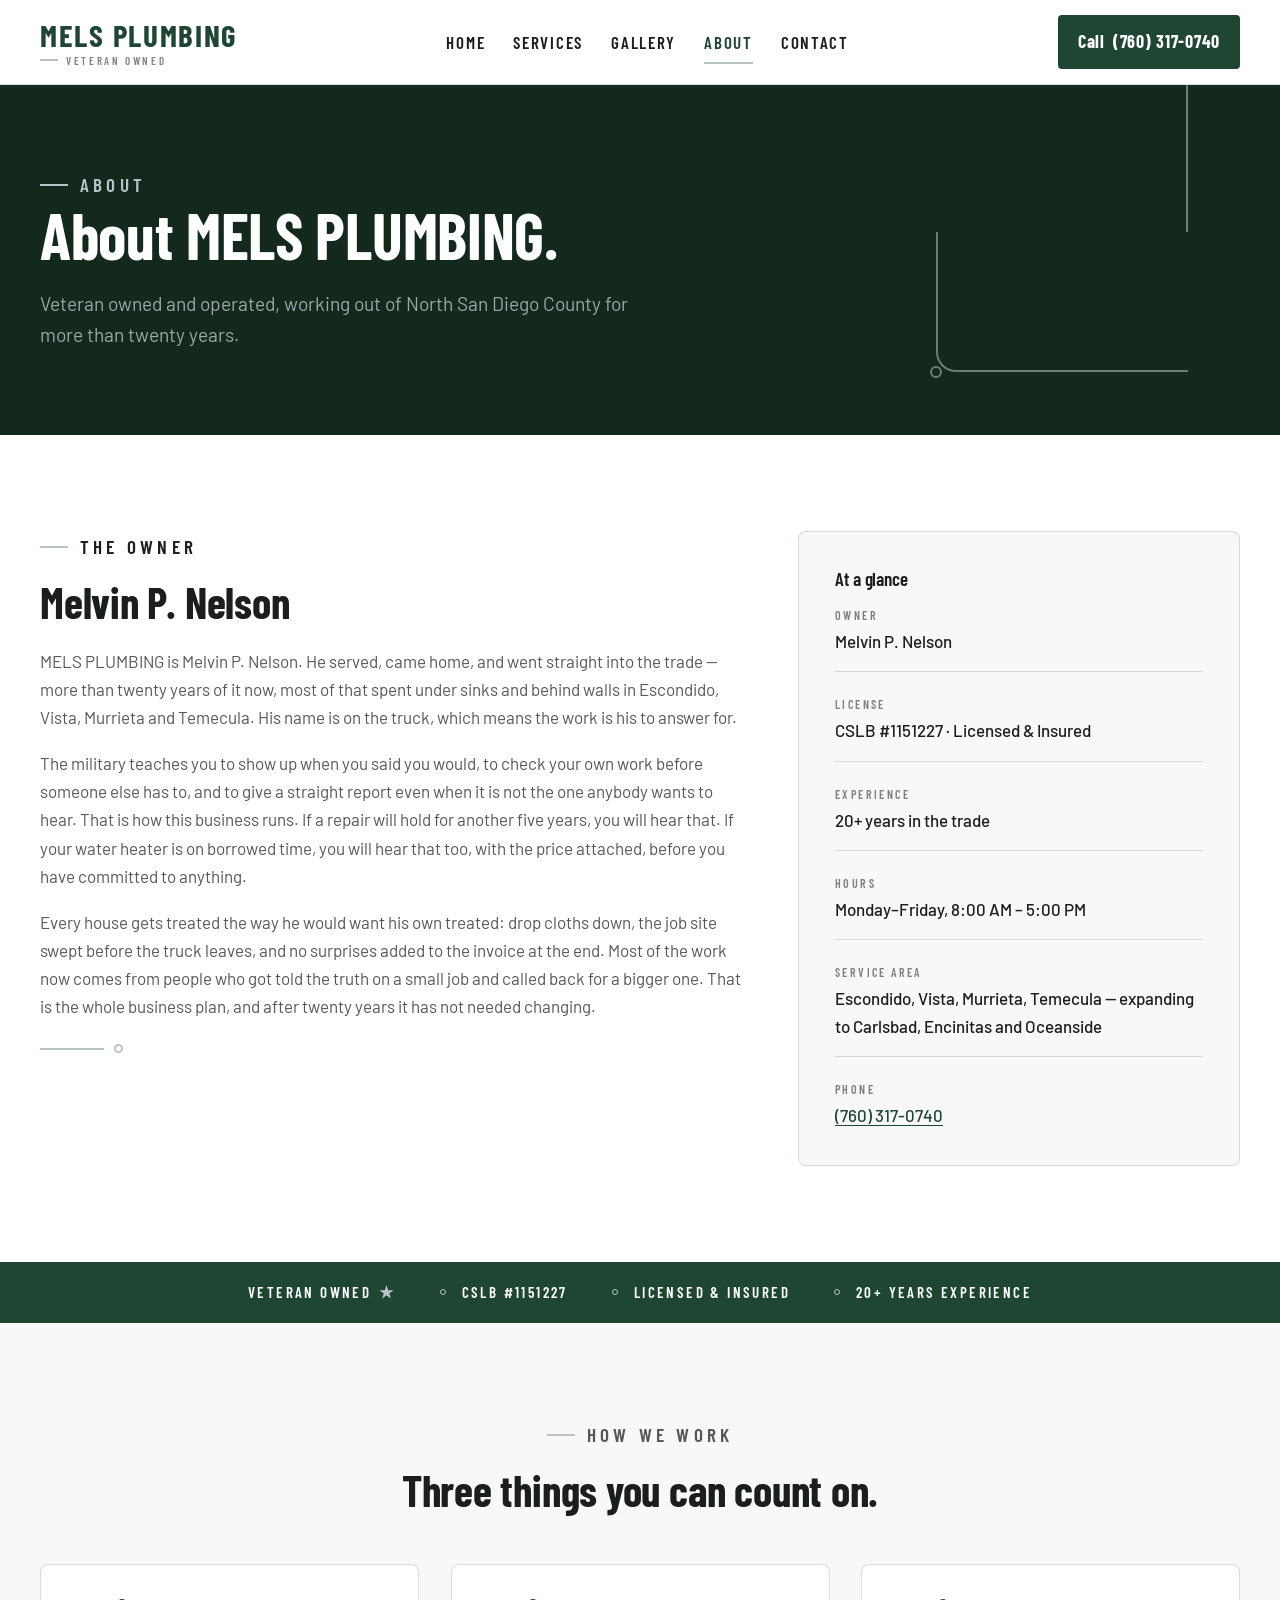
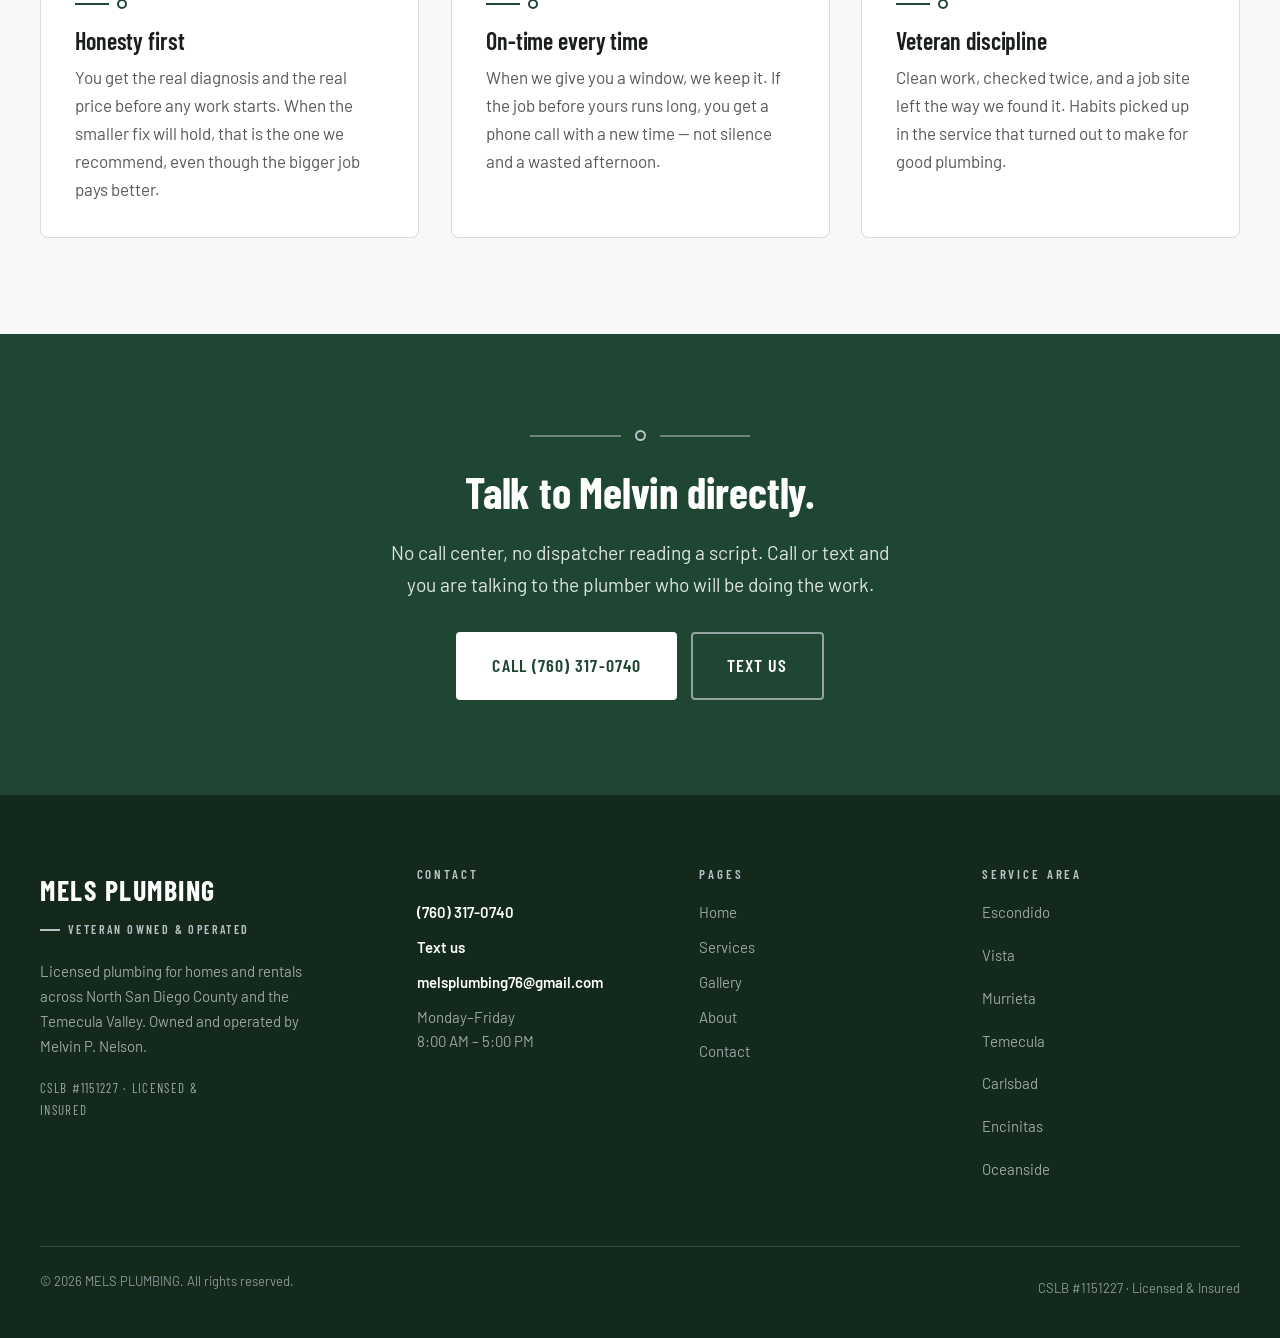
==== about.html @ 454afcd8 "Build MELS PLUMBING marketing site Five-page static site for a veteran-owned plumbing contractor ser" ====
<!DOCTYPE html>
<html lang="en">
<head>
<meta charset="utf-8">
<meta name="viewport" content="width=device-width, initial-scale=1">
<title>About MELS PLUMBING — Veteran-Owned Plumber in Escondido | MELS PLUMBING</title>
<meta name="description" content="MELS PLUMBING is Melvin P. Nelson — veteran, licensed plumber, 20+ years in the trade serving Escondido, Vista, Murrieta and Temecula. CSLB #1151227.">
<meta property="og:title" content="About MELS PLUMBING — Veteran-Owned Plumber in Escondido">
<meta property="og:description" content="Melvin P. Nelson has spent 20+ years in the trade. Honesty first, on-time arrival, and every home treated like his own.">
<meta property="og:type" content="website">
<meta property="og:site_name" content="MELS PLUMBING">
<meta name="theme-color" content="#1E4632">
<script>document.documentElement.classList.add('js');</script>
<link rel="preconnect" href="https://fonts.googleapis.com">
<link rel="preconnect" href="https://fonts.gstatic.com" crossorigin>
<link href="https://fonts.googleapis.com/css2?family=Barlow+Condensed:wght@600;700&family=Barlow:wght@400;500;600&display=swap" rel="stylesheet">
<link rel="stylesheet" href="css/styles.css">
</head>
<body>
<a class="skip-link" href="#main">Skip to content</a>

<header class="site-header">
  <div class="container header-inner">
    <a class="wordmark" href="index.html">
      <span class="wordmark__name">MELS PLUMBING</span>
      <span class="wordmark__tag">Veteran Owned</span>
    </a>

    <button class="nav-toggle" type="button" aria-expanded="false" aria-controls="primary-nav" aria-label="Open menu">
      <span></span>
    </button>

    <nav class="main-nav" id="primary-nav" aria-label="Main">
      <ul>
        <li><a href="index.html">Home</a></li>
        <li><a href="services.html">Services</a></li>
        <li><a href="gallery.html">Gallery</a></li>
        <li><a href="about.html" aria-current="page">About</a></li>
        <li><a href="contact.html">Contact</a></li>
      </ul>
    </nav>

    <div class="header-cta">
      <a class="header-phone" href="tel:+17603170740" aria-label="Call MELS PLUMBING at (760) 317-0740"><span class="header-phone__label">Call</span><span class="header-phone__num">(760) 317-0740</span></a>
    </div>
  </div>
</header>

<main id="main">

  <section class="page-hero">
    <div class="page-hero__pipe" aria-hidden="true"><i class="a"></i><i class="b"></i><i class="c"></i></div>
    <div class="container">
      <div class="page-hero__inner">
        <p class="eyebrow">About</p>
        <h1>About MELS PLUMBING.</h1>
        <p>Veteran owned and operated, working out of North San Diego County for more than twenty years.</p>
      </div>
    </div>
  </section>

  <section class="section">
    <div class="container">
      <div class="story">
        <div class="story__body reveal">
          <p class="eyebrow">The owner</p>
          <h2>Melvin P. Nelson</h2>
          <p>MELS PLUMBING is Melvin P. Nelson. He served, came home, and went straight into the trade — more than twenty years of it now, most of that spent under sinks and behind walls in Escondido, Vista, Murrieta and Temecula. His name is on the truck, which means the work is his to answer for.</p>
          <p>The military teaches you to show up when you said you would, to check your own work before someone else has to, and to give a straight report even when it is not the one anybody wants to hear. That is how this business runs. If a repair will hold for another five years, you will hear that. If your water heater is on borrowed time, you will hear that too, with the price attached, before you have committed to anything.</p>
          <p>Every house gets treated the way he would want his own treated: drop cloths down, the job site swept before the truck leaves, and no surprises added to the invoice at the end. Most of the work now comes from people who got told the truth on a small job and called back for a bigger one. That is the whole business plan, and after twenty years it has not needed changing.</p>
          <div class="pipe-accent" aria-hidden="true"><span></span><i></i></div>
        </div>

        <aside class="story__aside reveal" data-delay="1">
          <h3>At a glance</h3>
          <ul class="spec-list">
            <li>
              <span class="spec-list__label">Owner</span>
              <span class="spec-list__value">Melvin P. Nelson</span>
            </li>
            <li>
              <span class="spec-list__label">License</span>
              <span class="spec-list__value">CSLB #1151227 &middot; Licensed &amp; Insured</span>
            </li>
            <li>
              <span class="spec-list__label">Experience</span>
              <span class="spec-list__value">20+ years in the trade</span>
            </li>
            <li>
              <span class="spec-list__label">Hours</span>
              <span class="spec-list__value">Monday&ndash;Friday, 8:00 AM &ndash; 5:00 PM</span>
            </li>
            <li>
              <span class="spec-list__label">Service area</span>
              <span class="spec-list__value">Escondido, Vista, Murrieta, Temecula &mdash; expanding to Carlsbad, Encinitas and Oceanside</span>
            </li>
            <li>
              <span class="spec-list__label">Phone</span>
              <span class="spec-list__value"><a href="tel:+17603170740">(760) 317-0740</a></span>
            </li>
          </ul>
        </aside>
      </div>
    </div>
  </section>

  <!-- Trust strip -->
  <section class="trust-strip" aria-label="Credentials">
    <div class="container">
      <ul>
        <li>Veteran Owned <span class="star" aria-hidden="true">★</span></li>
        <li>CSLB #1151227</li>
        <li>Licensed &amp; Insured</li>
        <li>20+ Years Experience</li>
      </ul>
    </div>
  </section>

  <!-- Values -->
  <section class="section section--off">
    <div class="container">
      <div class="section-head section-head--center reveal">
        <p class="eyebrow">How we work</p>
        <h2>Three things you can count on.</h2>
      </div>

      <div class="card-grid">
        <article class="value-card reveal">
          <div class="value-card__mark" aria-hidden="true"><span></span><i></i></div>
          <h3>Honesty first</h3>
          <p>You get the real diagnosis and the real price before any work starts. When the smaller fix will hold, that is the one we recommend, even though the bigger job pays better.</p>
        </article>

        <article class="value-card reveal" data-delay="1">
          <div class="value-card__mark" aria-hidden="true"><span></span><i></i></div>
          <h3>On-time every time</h3>
          <p>When we give you a window, we keep it. If the job before yours runs long, you get a phone call with a new time — not silence and a wasted afternoon.</p>
        </article>

        <article class="value-card reveal" data-delay="2">
          <div class="value-card__mark" aria-hidden="true"><span></span><i></i></div>
          <h3>Veteran discipline</h3>
          <p>Clean work, checked twice, and a job site left the way we found it. Habits picked up in the service that turned out to make for good plumbing.</p>
        </article>
      </div>
    </div>
  </section>

  <!-- CTA -->
  <section class="section cta-band">
    <div class="container container--narrow">
      <div class="pipe-rule reveal" aria-hidden="true"><span></span><i></i><span></span></div>
      <div class="reveal">
        <h2>Talk to Melvin directly.</h2>
        <p>No call center, no dispatcher reading a script. Call or text and you are talking to the plumber who will be doing the work.</p>
        <div class="btn-row btn-row--center">
          <a class="btn btn--light btn--lg" href="tel:+17603170740">Call (760) 317-0740</a>
          <a class="btn btn--ghost btn--lg" href="sms:+17603170740">Text us</a>
        </div>
      </div>
    </div>
  </section>

</main>

<footer class="site-footer">
  <div class="container">
    <div class="footer-grid">
      <div class="footer-brand">
        <h2 class="visually-hidden">About MELS PLUMBING</h2>
        <span class="footer-brand__name">MELS PLUMBING</span>
        <span class="footer-brand__tag">Veteran Owned &amp; Operated</span>
        <p>Licensed plumbing for homes and rentals across North San Diego County and the Temecula Valley. Owned and operated by Melvin P. Nelson.</p>
        <p class="footer-license">CSLB #1151227 &middot; Licensed &amp; Insured</p>
      </div>

      <div>
        <h3>Contact</h3>
        <ul class="footer-list footer-contact">
          <li><a href="tel:+17603170740">(760) 317-0740</a></li>
          <li><a href="sms:+17603170740">Text us</a></li>
          <li><a href="mailto:melsplumbing76@gmail.com">melsplumbing76@gmail.com</a></li>
          <li>Monday&ndash;Friday<br>8:00 AM &ndash; 5:00 PM</li>
        </ul>
      </div>

      <div>
        <h3>Pages</h3>
        <ul class="footer-list">
          <li><a href="index.html">Home</a></li>
          <li><a href="services.html">Services</a></li>
          <li><a href="gallery.html">Gallery</a></li>
          <li><a href="about.html">About</a></li>
          <li><a href="contact.html">Contact</a></li>
        </ul>
      </div>

      <div>
        <h3>Service area</h3>
        <ul class="footer-list footer-areas">
          <li>Escondido</li>
          <li>Vista</li>
          <li>Murrieta</li>
          <li>Temecula</li>
          <li>Carlsbad</li>
          <li>Encinitas</li>
          <li>Oceanside</li>
        </ul>
      </div>
    </div>

    <div class="footer-bottom">
      <p>&copy; <span data-year>2026</span> MELS PLUMBING. All rights reserved.</p>
      <p>CSLB #1151227 &middot; Licensed &amp; Insured</p>
    </div>
  </div>
</footer>

<nav class="sticky-bar" aria-label="Quick contact">
  <a href="tel:+17603170740"><span aria-hidden="true">📞</span> Call Now</a>
  <a href="sms:+17603170740"><span aria-hidden="true">💬</span> Text Us</a>
</nav>

<script src="js/main.js" defer></script>
</body>
</html>
---- css/styles.css ----
/* ==========================================================================
   MELS PLUMBING — styles.css
   Veteran owned & operated · Escondido · Vista · Murrieta · Temecula
   Single stylesheet, no frameworks, no dependencies.
   ========================================================================== */

/* --------------------------------------------------------------------------
   1. Tokens
   -------------------------------------------------------------------------- */
:root {
  /* Palette — nothing outside this list */
  --green-deep: #12291C;
  --green: #1E4632;
  --green-soft: #2E6147;
  --silver: #B9C2C6;
  --off-white: #F7F8F7;
  --white: #FFFFFF;
  --ink: #1A1F1D;

  /* Tints derived from the palette only */
  --ink-soft: rgba(26, 31, 29, 0.74);
  --ink-faint: rgba(26, 31, 29, 0.55);
  --line: rgba(185, 194, 198, 0.55);
  --line-strong: rgba(185, 194, 198, 0.9);
  --silver-on-dark: rgba(185, 194, 198, 0.82);
  --shadow-sm: 0 1px 2px rgba(26, 31, 29, 0.06), 0 6px 18px rgba(26, 31, 29, 0.06);
  --shadow-lg: 0 2px 4px rgba(26, 31, 29, 0.06), 0 18px 44px rgba(26, 31, 29, 0.14);

  /* Type */
  --font-display: "Barlow Condensed", "Arial Narrow", Helvetica, sans-serif;
  --font-body: "Barlow", -apple-system, BlinkMacSystemFont, "Segoe UI", Helvetica, Arial, sans-serif;

  --fs-h1: clamp(2.5rem, 5vw, 4rem);
  --fs-h2: clamp(1.875rem, 3.4vw, 2.75rem);
  --fs-h3: clamp(1.25rem, 1.9vw, 1.5rem);
  --fs-h4: clamp(1.0625rem, 1.4vw, 1.1875rem);
  --fs-lead: clamp(1.0625rem, 1.5vw, 1.25rem);
  --fs-body: 1.0625rem;
  --fs-small: 0.9375rem;
  --fs-label: 0.75rem;

  /* Space */
  --section-y: clamp(3.5rem, 7.5vw, 7rem);
  --gutter: clamp(1.25rem, 5vw, 2.5rem);
  --radius: 4px;
  --radius-lg: 8px;

  /* Motion */
  --ease: cubic-bezier(0.16, 0.84, 0.44, 1);
  --sticky-bar-h: 0px;
}

/* --------------------------------------------------------------------------
   2. Reset & base
   -------------------------------------------------------------------------- */
*,
*::before,
*::after { box-sizing: border-box; }

html {
  -webkit-text-size-adjust: 100%;
  scroll-behavior: smooth;
}

body {
  margin: 0;
  background: var(--white);
  color: var(--ink);
  font-family: var(--font-body);
  font-size: var(--fs-body);
  font-weight: 400;
  line-height: 1.65;
  -webkit-font-smoothing: antialiased;
  text-rendering: optimizeLegibility;
  padding-bottom: var(--sticky-bar-h);
  overflow-x: hidden;
}

img { max-width: 100%; display: block; }

a { color: var(--green); text-decoration-thickness: 1px; text-underline-offset: 3px; }
a:hover { color: var(--green-soft); }

h1, h2, h3, h4 {
  font-family: var(--font-display);
  font-weight: 700;
  line-height: 1.06;
  letter-spacing: -0.005em;
  margin: 0 0 0.5em;
  color: var(--ink);
  text-wrap: balance;
}

h1 { font-size: var(--fs-h1); }
h2 { font-size: var(--fs-h2); }
h3 { font-size: var(--fs-h3); font-weight: 600; line-height: 1.15; }
h4 { font-size: var(--fs-h4); font-weight: 600; font-family: var(--font-body); line-height: 1.3; }

p { margin: 0 0 1.1em; }
p:last-child { margin-bottom: 0; }

ul { margin: 0; padding: 0; }

button { font: inherit; color: inherit; }

:focus-visible {
  outline: 2px solid var(--green);
  outline-offset: 3px;
  border-radius: 2px;
}

.dark :focus-visible,
.site-footer :focus-visible,
.sticky-bar :focus-visible,
.lightbox :focus-visible { outline-color: var(--silver); }

.skip-link {
  position: absolute;
  left: -9999px;
  top: 0;
  z-index: 200;
  background: var(--green);
  color: var(--white);
  padding: 0.75rem 1.25rem;
  font-family: var(--font-display);
  font-weight: 600;
  letter-spacing: 0.08em;
  text-transform: uppercase;
  text-decoration: none;
}
.skip-link:focus {
  left: 0.5rem;
  top: 0.5rem;
  color: var(--white);
}

.visually-hidden {
  position: absolute !important;
  width: 1px; height: 1px;
  padding: 0; margin: -1px;
  overflow: hidden;
  clip: rect(0 0 0 0);
  white-space: nowrap;
  border: 0;
}

/* --------------------------------------------------------------------------
   3. Layout primitives
   -------------------------------------------------------------------------- */
.container {
  width: min(1200px, 100% - (var(--gutter) * 2));
  margin-inline: auto;
}
.container--narrow { width: min(820px, 100% - (var(--gutter) * 2)); }

.section { padding-block: var(--section-y); position: relative; }
.section--tight { padding-block: clamp(2.5rem, 5vw, 4.5rem); }
.section--off { background: var(--off-white); }
.section--dark { background: var(--green-deep); color: var(--white); }
.section--dark h2,
.section--dark h3 { color: var(--white); }

.section-head { max-width: 62ch; margin-bottom: clamp(2rem, 4vw, 3.25rem); }
.section-head--center { margin-inline: auto; text-align: center; }
.section-head p { color: var(--ink-soft); font-size: var(--fs-lead); }
.section--dark .section-head p { color: var(--silver-on-dark); }

/* Small-caps label with a short pipe stub */
.eyebrow {
  display: flex;
  align-items: center;
  gap: 0.75rem;
  font-family: var(--font-display);
  font-weight: 600;
  font-size: var(--fs-label);
  letter-spacing: 0.22em;
  text-transform: uppercase;
  color: var(--green);
  margin: 0 0 1rem;
}
.eyebrow::before {
  content: "";
  width: 28px;
  height: 2px;
  background: var(--silver);
  flex: none;
}
.section-head--center .eyebrow { justify-content: center; }
.section--dark .eyebrow { color: var(--silver); }

/* --------------------------------------------------------------------------
   4. Signature element — the pipe-line motif
   A 2px silver line that routes through the page, turns 90° elbows and
   terminates in valve circles. Decorative only (aria-hidden).
   -------------------------------------------------------------------------- */

/* Horizontal divider: ——o—— */
.pipe-rule {
  display: flex;
  align-items: center;
  gap: 0.875rem;
}
.pipe-rule span {
  flex: 1;
  height: 2px;
  background: var(--line-strong);
}
.pipe-rule i {
  flex: none;
  width: 11px;
  height: 11px;
  border: 2px solid var(--silver);
  border-radius: 50%;
}
.section--dark .pipe-rule span { background: rgba(185, 194, 198, 0.32); }
.section--dark .pipe-rule i { border-color: rgba(185, 194, 198, 0.55); }

/* Short accent under a heading: —o */
.pipe-accent {
  display: flex;
  align-items: center;
  gap: 0.625rem;
  margin: 1.5rem 0 0;
}
.pipe-accent span { width: 64px; height: 2px; background: var(--silver); }
.pipe-accent i {
  width: 9px; height: 9px;
  border: 2px solid var(--silver);
  border-radius: 50%;
}
.section-head--center .pipe-accent { justify-content: center; }

/* Elbow: vertical run turning 90° into a horizontal run */
.pipe-elbow {
  border-left: 2px solid var(--silver);
  border-bottom: 2px solid var(--silver);
  border-bottom-left-radius: 20px;
}

/* Decorative routing behind the stats band */
.pipe-run {
  position: absolute;
  inset: 0;
  pointer-events: none;
  overflow: hidden;
  opacity: 0.4;
}
/* Routed in the outer gutters only, so it never crosses copy */
.pipe-run i { position: absolute; display: block; }
.pipe-run .v {
  top: 0;
  left: 3%;
  width: 2px;
  height: 38%;
  background: var(--silver);
}
.pipe-run .elbow-a {
  top: 38%;
  left: 3%;
  width: 76px;
  height: 26%;
  border-left: 2px solid var(--silver);
  border-bottom: 2px solid var(--silver);
  border-bottom-left-radius: 20px;
}
.pipe-run .valve {
  top: calc(38% - 6px);
  left: calc(3% - 5px);
  width: 12px;
  height: 12px;
  border: 2px solid var(--silver);
  border-radius: 50%;
  background: var(--green-deep);
}
.pipe-run .v-out {
  bottom: 0;
  right: 3%;
  width: 2px;
  height: 46%;
  background: var(--silver);
}

/* Vertical pipe drop used in heroes */
.pipe-drop {
  display: flex;
  flex-direction: column;
  align-items: center;
  gap: 0;
}
.pipe-drop span { width: 2px; height: clamp(40px, 7vw, 76px); background: var(--silver); }
.pipe-drop i {
  width: 11px; height: 11px;
  border: 2px solid var(--silver);
  border-radius: 50%;
}

/* --------------------------------------------------------------------------
   5. Buttons
   -------------------------------------------------------------------------- */
.btn {
  display: inline-flex;
  align-items: center;
  justify-content: center;
  gap: 0.5rem;
  padding: 0.9375rem 1.75rem;
  background: var(--green);
  color: var(--white);
  font-family: var(--font-display);
  font-size: 1.0625rem;
  font-weight: 600;
  letter-spacing: 0.06em;
  text-transform: uppercase;
  text-decoration: none;
  border: 2px solid var(--green);
  border-radius: var(--radius);
  cursor: pointer;
  transition: background-color 0.22s var(--ease), border-color 0.22s var(--ease),
              transform 0.22s var(--ease), color 0.22s var(--ease);
}
.btn:hover {
  background: var(--green-soft);
  border-color: var(--green-soft);
  color: var(--white);
  transform: translateY(-2px);
}
.btn:active { transform: translateY(0); }

.btn--ghost {
  background: transparent;
  color: var(--white);
  border-color: rgba(185, 194, 198, 0.75);
}
.btn--ghost:hover {
  background: rgba(185, 194, 198, 0.14);
  border-color: var(--silver);
  color: var(--white);
}

.btn--outline {
  background: transparent;
  color: var(--green);
  border-color: var(--silver);
}
.btn--outline:hover {
  background: var(--green);
  border-color: var(--green);
  color: var(--white);
}

.btn--light { background: var(--white); color: var(--green); border-color: var(--white); }
.btn--light:hover { background: var(--off-white); border-color: var(--off-white); color: var(--green); }

.btn--lg { padding: 1.0625rem 2.125rem; font-size: 1.125rem; }
.btn--block { width: 100%; }

.btn-row {
  display: flex;
  flex-wrap: wrap;
  gap: 0.875rem;
}
.btn-row--center { justify-content: center; }

/* Text link with arrow */
.link-arrow {
  display: inline-flex;
  align-items: center;
  gap: 0.4375rem;
  font-family: var(--font-display);
  font-weight: 600;
  font-size: 1.0625rem;
  letter-spacing: 0.08em;
  text-transform: uppercase;
  text-decoration: none;
  color: var(--green);
}
.link-arrow span { transition: transform 0.25s var(--ease); }
.link-arrow:hover span { transform: translateX(5px); }

/* --------------------------------------------------------------------------
   6. Header
   -------------------------------------------------------------------------- */
.site-header {
  position: sticky;
  top: 0;
  z-index: 90;
  background: var(--white);
  border-bottom: 1px solid var(--line);
}

.header-inner {
  display: flex;
  align-items: center;
  justify-content: space-between;
  gap: 1.5rem;
  min-height: 84px;
  padding-block: 0.75rem;
}

.wordmark {
  display: block;
  text-decoration: none;
  color: var(--ink);
  line-height: 1;
  flex: none;
}
.wordmark__name {
  display: block;
  font-family: var(--font-display);
  font-weight: 700;
  font-size: clamp(1.5rem, 3.4vw, 1.9375rem);
  letter-spacing: 0.055em;
  color: var(--green);
  text-transform: uppercase;
}
.wordmark__tag {
  display: flex;
  align-items: center;
  gap: 0.5rem;
  margin-top: 0.3125rem;
  font-family: var(--font-display);
  font-weight: 600;
  font-size: 0.6875rem;
  letter-spacing: 0.24em;
  text-transform: uppercase;
  color: var(--ink-faint);
}
.wordmark__tag::before {
  content: "";
  width: 18px;
  height: 2px;
  background: var(--silver);
}
.wordmark:hover .wordmark__name { color: var(--green-soft); }

.main-nav ul {
  display: flex;
  align-items: center;
  gap: clamp(1rem, 2.2vw, 2rem);
  list-style: none;
}
.main-nav a {
  display: block;
  padding: 0.375rem 0;
  font-family: var(--font-display);
  font-weight: 600;
  font-size: 1.0625rem;
  letter-spacing: 0.1em;
  text-transform: uppercase;
  text-decoration: none;
  color: var(--ink);
  position: relative;
}
.main-nav a::after {
  content: "";
  position: absolute;
  left: 0;
  bottom: -2px;
  width: 0;
  height: 2px;
  background: var(--green);
  transition: width 0.25s var(--ease);
}
.main-nav a:hover { color: var(--green); }
.main-nav a:hover::after { width: 100%; }
.main-nav a[aria-current="page"] { color: var(--green); }
.main-nav a[aria-current="page"]::after { width: 100%; background: var(--silver); }

.header-cta { flex: none; }
.header-phone {
  display: inline-flex;
  align-items: center;
  gap: 0.5rem;
  padding: 0.75rem 1.25rem;
  background: var(--green);
  color: var(--white);
  font-family: var(--font-display);
  font-weight: 700;
  font-size: 1.125rem;
  letter-spacing: 0.04em;
  text-decoration: none;
  border-radius: var(--radius);
  white-space: nowrap;
  transition: background-color 0.22s var(--ease);
}
.header-phone:hover { background: var(--green-soft); color: var(--white); }

.nav-toggle {
  display: none;
  width: 46px;
  height: 46px;
  padding: 0;
  background: transparent;
  border: 1px solid var(--line-strong);
  border-radius: var(--radius);
  cursor: pointer;
  align-items: center;
  justify-content: center;
  flex: none;
}
.nav-toggle span {
  position: relative;
  display: block;
  width: 20px;
  height: 2px;
  background: var(--green);
  transition: background-color 0.2s var(--ease);
}
.nav-toggle span::before,
.nav-toggle span::after {
  content: "";
  position: absolute;
  left: 0;
  width: 20px;
  height: 2px;
  background: var(--green);
  transition: transform 0.28s var(--ease), top 0.28s var(--ease);
}
.nav-toggle span::before { top: -6px; }
.nav-toggle span::after { top: 6px; }
.nav-toggle[aria-expanded="true"] span { background: transparent; }
.nav-toggle[aria-expanded="true"] span::before { top: 0; transform: rotate(45deg); }
.nav-toggle[aria-expanded="true"] span::after { top: 0; transform: rotate(-45deg); }

/* --------------------------------------------------------------------------
   7. Hero (home)
   -------------------------------------------------------------------------- */
.hero {
  position: relative;
  background: var(--green-deep);
  color: var(--white);
  overflow: hidden;
}
.hero__media {
  position: absolute;
  inset: 0;
  background: var(--silver);
}
.hero__media img {
  width: 100%;
  height: 100%;
  object-fit: cover;
}
.hero__scrim {
  position: absolute;
  inset: 0;
  background:
    linear-gradient(105deg, rgba(18, 41, 28, 0.94) 0%, rgba(18, 41, 28, 0.82) 42%, rgba(18, 41, 28, 0.45) 78%, rgba(18, 41, 28, 0.34) 100%),
    linear-gradient(to top, rgba(18, 41, 28, 0.7) 0%, rgba(18, 41, 28, 0) 45%);
}
.hero__inner {
  position: relative;
  padding-block: clamp(4rem, 11vw, 8.5rem);
  max-width: 47rem;
}
.hero h1 { color: var(--white); margin-bottom: 0.375em; }
.hero__lead {
  font-size: var(--fs-lead);
  color: var(--silver-on-dark);
  max-width: 40rem;
  margin-bottom: 2rem;
}
.hero .eyebrow { color: var(--silver); }
.hero__pipe {
  position: absolute;
  left: var(--gutter);
  bottom: 0;
  z-index: 1;
}
.hero__pipe span { background: rgba(185, 194, 198, 0.65); }
.hero__pipe i { border-color: rgba(185, 194, 198, 0.65); }

/* Slim page hero (interior pages) */
.page-hero {
  position: relative;
  background: var(--green-deep);
  color: var(--white);
  overflow: hidden;
}
.page-hero__inner {
  position: relative;
  padding-block: clamp(3rem, 7vw, 5.25rem);
  max-width: 46rem;
}
.page-hero h1 { color: var(--white); margin-bottom: 0.3em; }
.page-hero p {
  color: var(--silver-on-dark);
  font-size: var(--fs-lead);
  max-width: 38rem;
  margin: 0;
}
.page-hero .eyebrow { color: var(--silver); }
/* Pipe routing: enters top-right, elbows down and left across the hero */
.page-hero__pipe {
  position: absolute;
  top: 0;
  right: 0;
  width: min(46%, 420px);
  height: 100%;
  pointer-events: none;
  opacity: 0.55;
}
.page-hero__pipe i { position: absolute; display: block; }
.page-hero__pipe .a {
  top: 0;
  right: 22%;
  width: 2px;
  height: 42%;
  background: var(--silver);
}
.page-hero__pipe .b {
  top: 42%;
  right: 22%;
  width: 60%;
  height: 40%;
  border-left: 2px solid var(--silver);
  border-bottom: 2px solid var(--silver);
  border-bottom-left-radius: 20px;
}
.page-hero__pipe .c {
  top: calc(82% - 6px);
  right: calc(82% - 6px);
  width: 12px;
  height: 12px;
  border: 2px solid var(--silver);
  border-radius: 50%;
}

/* --------------------------------------------------------------------------
   8. Trust strip
   -------------------------------------------------------------------------- */
.trust-strip {
  background: var(--green);
  color: var(--white);
}
.trust-strip ul {
  list-style: none;
  display: flex;
  flex-wrap: wrap;
  align-items: center;
  justify-content: center;
  gap: 0.5rem clamp(1rem, 3.5vw, 2.75rem);
  padding-block: 1.125rem;
}
.trust-strip li {
  display: flex;
  align-items: center;
  gap: 0.5rem;
  font-family: var(--font-display);
  font-weight: 600;
  font-size: 0.9375rem;
  letter-spacing: 0.16em;
  text-transform: uppercase;
  color: var(--white);
}
.trust-strip li + li::before {
  content: "";
  width: 6px;
  height: 6px;
  border: 1px solid var(--silver);
  border-radius: 50%;
  margin-right: 0.5rem;
  flex: none;
}
.trust-strip .star { color: var(--silver); font-size: 1rem; line-height: 1; }

/* --------------------------------------------------------------------------
   9. Cards — services preview
   -------------------------------------------------------------------------- */
.card-grid {
  display: grid;
  grid-template-columns: repeat(auto-fit, minmax(min(100%, 290px), 1fr));
  gap: clamp(1.25rem, 2.5vw, 2rem);
}

.card {
  display: flex;
  flex-direction: column;
  background: var(--white);
  border: 1px solid var(--line);
  border-radius: var(--radius-lg);
  overflow: hidden;
  transition: transform 0.3s var(--ease), box-shadow 0.3s var(--ease), border-color 0.3s var(--ease);
}
.card:hover {
  transform: translateY(-6px);
  box-shadow: var(--shadow-lg);
  border-color: var(--silver);
}
.card__media {
  background: var(--silver);
  aspect-ratio: 4 / 3;
  overflow: hidden;
}
.card__media img {
  width: 100%;
  height: 100%;
  object-fit: cover;
  transition: transform 0.5s var(--ease);
}
.card:hover .card__media img { transform: scale(1.04); }
.card__body {
  padding: clamp(1.375rem, 2.4vw, 1.875rem);
  display: flex;
  flex-direction: column;
  flex: 1;
  gap: 0.875rem;
}
.card__body h3 { margin: 0; }
.card__body p { color: var(--ink-soft); margin: 0; }
.card__body .link-arrow { margin-top: auto; padding-top: 0.375rem; }

/* --------------------------------------------------------------------------
   10. Why MELS band + stat counters
   -------------------------------------------------------------------------- */
.why { position: relative; overflow: hidden; }
.why__inner { position: relative; z-index: 1; }
.why__intro { max-width: 54ch; margin-bottom: clamp(2.5rem, 5vw, 3.75rem); }
.why__intro p { color: var(--silver-on-dark); font-size: var(--fs-lead); }

.stats {
  display: grid;
  grid-template-columns: repeat(auto-fit, minmax(min(100%, 200px), 1fr));
  gap: clamp(1.75rem, 3.5vw, 2.5rem);
  list-style: none;
  border-top: 2px solid rgba(185, 194, 198, 0.35);
  padding-top: clamp(2rem, 4vw, 3rem);
}
.stat__value {
  display: block;
  font-family: var(--font-display);
  font-weight: 700;
  font-size: clamp(2.25rem, 4.4vw, 3.25rem);
  line-height: 1;
  color: var(--white);
  letter-spacing: -0.01em;
}
.stat__value--star { color: var(--silver); }
.stat__label {
  display: block;
  margin-top: 0.75rem;
  font-family: var(--font-display);
  font-weight: 600;
  font-size: 0.875rem;
  letter-spacing: 0.18em;
  text-transform: uppercase;
  color: var(--silver-on-dark);
}

/* --------------------------------------------------------------------------
   11. Service areas
   -------------------------------------------------------------------------- */
.areas {
  display: grid;
  grid-template-columns: repeat(auto-fit, minmax(min(100%, 300px), 1fr));
  gap: clamp(2rem, 4vw, 3.5rem);
}
.areas__group h3 { margin-bottom: 0.25rem; }
.areas__note {
  color: var(--ink-faint);
  font-size: var(--fs-small);
  margin-bottom: 1.25rem;
}
.chips {
  display: flex;
  flex-wrap: wrap;
  gap: 0.625rem;
  list-style: none;
}
.chip {
  display: inline-flex;
  align-items: center;
  padding: 0.5rem 1.0625rem;
  border: 1px solid var(--silver);
  border-radius: 999px;
  background: var(--white);
  font-family: var(--font-display);
  font-weight: 600;
  font-size: 1rem;
  letter-spacing: 0.09em;
  text-transform: uppercase;
  color: var(--ink);
}
.chip--primary {
  background: var(--green);
  border-color: var(--green);
  color: var(--white);
}
.section--dark .chip { background: transparent; color: var(--white); border-color: rgba(185, 194, 198, 0.5); }

/* --------------------------------------------------------------------------
   12. Gallery teaser + gallery grid + lightbox
   -------------------------------------------------------------------------- */
.teaser-grid {
  display: grid;
  grid-template-columns: repeat(auto-fit, minmax(min(100%, 260px), 1fr));
  gap: clamp(1rem, 2vw, 1.5rem);
  margin-bottom: clamp(2rem, 4vw, 2.75rem);
}
.teaser-grid figure {
  margin: 0;
  background: var(--silver);
  border-radius: var(--radius-lg);
  overflow: hidden;
  aspect-ratio: 4 / 3;
}
.teaser-grid img {
  width: 100%;
  height: 100%;
  object-fit: cover;
  transition: transform 0.5s var(--ease);
}
.teaser-grid figure:hover img { transform: scale(1.05); }

.gallery-grid {
  display: grid;
  gap: clamp(0.875rem, 1.6vw, 1.25rem);
  grid-template-columns: 1fr;
  list-style: none;
}
.gallery-item { margin: 0; }
.gallery-item button {
  display: block;
  width: 100%;
  height: 100%;
  padding: 0;
  border: 0;
  background: var(--silver);
  border-radius: var(--radius-lg);
  overflow: hidden;
  cursor: zoom-in;
  position: relative;
}
.gallery-item img {
  width: 100%;
  height: 100%;
  object-fit: cover;
  aspect-ratio: 4 / 3;
  transition: transform 0.5s var(--ease), opacity 0.3s var(--ease);
}
.gallery-item button:hover img { transform: scale(1.045); opacity: 0.92; }

.gallery-note {
  margin-top: clamp(1.75rem, 3vw, 2.5rem);
  color: var(--ink-faint);
  font-size: var(--fs-small);
  text-align: center;
}

.lightbox {
  position: fixed;
  inset: 0;
  z-index: 200;
  display: none;
  align-items: center;
  justify-content: center;
  padding: clamp(1rem, 4vw, 3rem);
  background: rgba(18, 41, 28, 0.95);
}
.lightbox[open],
.lightbox.is-open { display: flex; }
.lightbox__figure {
  margin: 0;
  max-width: min(1100px, 100%);
  max-height: 100%;
  display: flex;
  flex-direction: column;
  gap: 1rem;
  align-items: center;
}
.lightbox__figure img {
  max-width: 100%;
  max-height: 74vh;
  width: auto;
  object-fit: contain;
  border-radius: var(--radius);
  background: var(--silver);
}
.lightbox__caption {
  color: var(--silver-on-dark);
  font-size: var(--fs-small);
  text-align: center;
  font-family: var(--font-display);
  letter-spacing: 0.1em;
  text-transform: uppercase;
}
.lightbox__btn {
  position: absolute;
  display: inline-flex;
  align-items: center;
  justify-content: center;
  width: 52px;
  height: 52px;
  background: transparent;
  border: 2px solid rgba(185, 194, 198, 0.55);
  border-radius: 50%;
  color: var(--white);
  font-size: 1.5rem;
  line-height: 1;
  cursor: pointer;
  transition: background-color 0.2s var(--ease), border-color 0.2s var(--ease);
}
.lightbox__btn:hover { background: rgba(185, 194, 198, 0.18); border-color: var(--silver); }
.lightbox__close { top: clamp(0.75rem, 2vw, 1.75rem); right: clamp(0.75rem, 2vw, 1.75rem); }
.lightbox__prev { left: clamp(0.5rem, 2vw, 2rem); top: 50%; transform: translateY(-50%); }
.lightbox__next { right: clamp(0.5rem, 2vw, 2rem); top: 50%; transform: translateY(-50%); }

/* --------------------------------------------------------------------------
   13. CTA band
   -------------------------------------------------------------------------- */
.cta-band {
  background: var(--green);
  color: var(--white);
  text-align: center;
  position: relative;
  overflow: hidden;
}
.cta-band h2 { color: var(--white); max-width: 20ch; margin-inline: auto; }
.cta-band p {
  color: rgba(255, 255, 255, 0.86);
  font-size: var(--fs-lead);
  max-width: 46ch;
  margin: 0 auto 2rem;
}
.cta-band .pipe-rule { max-width: 220px; margin: 0 auto 1.75rem; }
.cta-band .pipe-rule span { background: rgba(185, 194, 198, 0.5); }

/* --------------------------------------------------------------------------
   14. Services page — alternating rows
   -------------------------------------------------------------------------- */
.service-row {
  display: grid;
  grid-template-columns: 1fr;
  gap: clamp(1.75rem, 4vw, 3.5rem);
  align-items: center;
}
.service-row + .service-row { margin-top: clamp(3.5rem, 7vw, 6rem); }
.service-row__media {
  background: var(--silver);
  border-radius: var(--radius-lg);
  overflow: hidden;
  aspect-ratio: 4 / 3;
}
.service-row__media img { width: 100%; height: 100%; object-fit: cover; }
.service-row__body p { color: var(--ink-soft); }
.service-row__num {
  font-family: var(--font-display);
  font-weight: 700;
  font-size: 0.875rem;
  letter-spacing: 0.24em;
  color: var(--silver);
  display: block;
  margin-bottom: 0.5rem;
}

.task-list {
  list-style: none;
  display: grid;
  grid-template-columns: repeat(auto-fit, minmax(min(100%, 230px), 1fr));
  gap: 0.625rem 1.5rem;
  margin: 1.5rem 0 1.75rem;
  padding-top: 1.5rem;
  border-top: 1px solid var(--line);
}
.task-list li {
  display: flex;
  align-items: flex-start;
  gap: 0.6875rem;
  font-size: var(--fs-small);
  color: var(--ink);
}
.task-list li::before {
  content: "";
  flex: none;
  width: 9px;
  height: 9px;
  margin-top: 0.5rem;
  border: 2px solid var(--green);
  border-radius: 50%;
}

/* --------------------------------------------------------------------------
   15. FAQ accordion
   -------------------------------------------------------------------------- */
.faq { border-top: 1px solid var(--line); }
.faq__item { border-bottom: 1px solid var(--line); }
.faq__trigger {
  display: flex;
  align-items: flex-start;
  justify-content: space-between;
  gap: 1.5rem;
  width: 100%;
  padding: 1.375rem 0;
  background: transparent;
  border: 0;
  text-align: left;
  cursor: pointer;
  font-family: var(--font-display);
  font-weight: 600;
  font-size: clamp(1.125rem, 1.8vw, 1.3125rem);
  line-height: 1.25;
  color: var(--ink);
  transition: color 0.2s var(--ease);
}
.faq__trigger:hover { color: var(--green); }
.faq__icon {
  position: relative;
  flex: none;
  width: 26px;
  height: 26px;
  margin-top: 0.125rem;
  border: 2px solid var(--silver);
  border-radius: 50%;
  transition: border-color 0.25s var(--ease), background-color 0.25s var(--ease);
}
.faq__icon::before,
.faq__icon::after {
  content: "";
  position: absolute;
  top: 50%;
  left: 50%;
  width: 10px;
  height: 2px;
  background: var(--green);
  transform: translate(-50%, -50%);
  transition: transform 0.28s var(--ease), background-color 0.25s var(--ease);
}
.faq__icon::after { transform: translate(-50%, -50%) rotate(90deg); }
.faq__trigger[aria-expanded="true"] .faq__icon { background: var(--green); border-color: var(--green); }
.faq__trigger[aria-expanded="true"] .faq__icon::before,
.faq__trigger[aria-expanded="true"] .faq__icon::after { background: var(--white); }
.faq__trigger[aria-expanded="true"] .faq__icon::after { transform: translate(-50%, -50%) rotate(0deg); }

/* Collapsed only when JS can open it again — no JS means all answers readable */
.faq__panel { overflow: hidden; }
.js .faq__panel {
  height: 0;
  transition: height 0.32s var(--ease);
}
.faq__panel-inner {
  padding: 0 0 1.5rem;
  max-width: 68ch;
  color: var(--ink-soft);
}

/* --------------------------------------------------------------------------
   16. About page
   -------------------------------------------------------------------------- */
.story {
  display: grid;
  grid-template-columns: 1fr;
  gap: clamp(2rem, 4vw, 3.5rem);
  align-items: start;
}
.story__body p { color: var(--ink-soft); }
.story__body p:first-of-type {
  font-size: var(--fs-lead);
  color: var(--ink);
}
.story__aside {
  background: var(--off-white);
  border: 1px solid var(--line);
  border-radius: var(--radius-lg);
  padding: clamp(1.5rem, 3vw, 2.25rem);
}
.story__aside h3 { font-size: 1.1875rem; }
.spec-list { list-style: none; display: grid; gap: 1rem; }
.spec-list dt,
.spec-list__label {
  font-family: var(--font-display);
  font-weight: 600;
  font-size: 0.75rem;
  letter-spacing: 0.2em;
  text-transform: uppercase;
  color: var(--ink-faint);
}
.spec-list__value { display: block; font-weight: 500; }
.spec-list li + li { border-top: 1px solid var(--line); padding-top: 1rem; }

.value-card {
  background: var(--white);
  border: 1px solid var(--line);
  border-radius: var(--radius-lg);
  padding: clamp(1.5rem, 3vw, 2.125rem);
  transition: transform 0.3s var(--ease), box-shadow 0.3s var(--ease), border-color 0.3s var(--ease);
}
.value-card:hover {
  transform: translateY(-6px);
  box-shadow: var(--shadow-lg);
  border-color: var(--silver);
}
.value-card h3 { margin-bottom: 0.5rem; }
.value-card p { color: var(--ink-soft); margin: 0; }
.value-card__mark {
  display: flex;
  align-items: center;
  gap: 0.5rem;
  margin-bottom: 1.125rem;
}
.value-card__mark span { width: 34px; height: 2px; background: var(--green); }
.value-card__mark i {
  width: 10px; height: 10px;
  border: 2px solid var(--green);
  border-radius: 50%;
}

/* --------------------------------------------------------------------------
   17. Contact page
   -------------------------------------------------------------------------- */
.contact-grid {
  display: grid;
  grid-template-columns: 1fr;
  gap: clamp(1.25rem, 2.5vw, 1.75rem);
}
.contact-card {
  display: flex;
  flex-direction: column;
  gap: 0.5rem;
  padding: clamp(1.75rem, 3.4vw, 2.5rem);
  background: var(--white);
  border: 1px solid var(--line);
  border-radius: var(--radius-lg);
  text-decoration: none;
  color: var(--ink);
  transition: transform 0.3s var(--ease), box-shadow 0.3s var(--ease), border-color 0.3s var(--ease);
}
.contact-card:hover {
  transform: translateY(-6px);
  box-shadow: var(--shadow-lg);
  border-color: var(--silver);
  color: var(--ink);
}
.contact-card__label {
  font-family: var(--font-display);
  font-weight: 600;
  font-size: var(--fs-label);
  letter-spacing: 0.22em;
  text-transform: uppercase;
  color: var(--ink-faint);
}
.contact-card__value {
  font-family: var(--font-display);
  font-weight: 700;
  font-size: clamp(1.5rem, 3vw, 2rem);
  line-height: 1.1;
  color: var(--green);
  word-break: break-word;
}
.contact-card__note { color: var(--ink-soft); font-size: var(--fs-small); margin: 0; }

.contact-card--primary {
  background: var(--green);
  border-color: var(--green);
  color: var(--white);
}
.contact-card--primary:hover { background: var(--green-soft); border-color: var(--green-soft); color: var(--white); }
.contact-card--primary .contact-card__label { color: var(--silver); }
.contact-card--primary .contact-card__value { color: var(--white); font-size: clamp(1.875rem, 4.4vw, 2.75rem); }
.contact-card--primary .contact-card__note { color: rgba(255, 255, 255, 0.85); }

.hours-block {
  background: var(--off-white);
  border: 1px solid var(--line);
  border-radius: var(--radius-lg);
  padding: clamp(1.5rem, 3vw, 2.25rem);
}
.hours-block h2 { font-size: 1.25rem; margin-bottom: 1.125rem; }
.hours-list { list-style: none; display: grid; gap: 0.75rem; }
.hours-list li {
  display: flex;
  justify-content: space-between;
  gap: 1rem;
  padding-bottom: 0.75rem;
  border-bottom: 1px solid var(--line);
  font-size: var(--fs-small);
}
.hours-list li:last-child { border-bottom: 0; padding-bottom: 0; }
.hours-list strong { font-family: var(--font-display); font-weight: 600; letter-spacing: 0.06em; }
.hours-list span { color: var(--ink-faint); }

/* --------------------------------------------------------------------------
   18. Footer
   -------------------------------------------------------------------------- */
.site-footer {
  background: var(--green-deep);
  color: var(--silver-on-dark);
  padding-top: clamp(3rem, 6vw, 4.5rem);
  font-size: var(--fs-small);
}
.footer-grid {
  display: grid;
  grid-template-columns: 1fr;
  gap: clamp(2rem, 4vw, 3rem);
  padding-bottom: clamp(2.5rem, 5vw, 3.5rem);
}
.site-footer h2,
.site-footer h3 {
  font-family: var(--font-display);
  font-size: 0.8125rem;
  font-weight: 600;
  letter-spacing: 0.22em;
  text-transform: uppercase;
  color: var(--silver);
  margin-bottom: 1.125rem;
}
.footer-brand__name {
  display: block;
  font-family: var(--font-display);
  font-weight: 700;
  font-size: 1.75rem;
  letter-spacing: 0.055em;
  color: var(--white);
  text-transform: uppercase;
  margin-bottom: 0.375rem;
}
.footer-brand__tag {
  display: flex;
  align-items: center;
  gap: 0.5rem;
  font-family: var(--font-display);
  font-weight: 600;
  font-size: 0.75rem;
  letter-spacing: 0.2em;
  text-transform: uppercase;
  color: var(--silver);
  margin-bottom: 1.25rem;
}
.footer-brand__tag::before { content: ""; width: 20px; height: 2px; background: var(--silver); }
.footer-brand p { color: var(--silver-on-dark); max-width: 34ch; }
.footer-license {
  margin-top: 1.25rem;
  font-family: var(--font-display);
  letter-spacing: 0.1em;
  text-transform: uppercase;
  font-size: 0.8125rem;
  color: var(--silver);
}

.footer-list { list-style: none; display: grid; gap: 0.625rem; }
.footer-list a { color: var(--silver-on-dark); text-decoration: none; }
.footer-list a:hover { color: var(--white); text-decoration: underline; }
.footer-contact a { color: var(--white); font-weight: 600; text-decoration: none; }
.footer-contact a:hover { color: var(--silver); text-decoration: underline; }
.footer-areas { columns: 2; column-gap: 1.5rem; list-style: none; }
.footer-areas li { margin-bottom: 0.5rem; break-inside: avoid; }

.footer-bottom {
  border-top: 1px solid rgba(185, 194, 198, 0.22);
  padding-block: 1.5rem clamp(1.5rem, 3vw, 2rem);
  display: flex;
  flex-wrap: wrap;
  gap: 0.75rem 1.5rem;
  justify-content: space-between;
  align-items: center;
  font-size: 0.8125rem;
  color: rgba(185, 194, 198, 0.72);
}

/* --------------------------------------------------------------------------
   19. Sticky mobile call/text bar
   -------------------------------------------------------------------------- */
.sticky-bar {
  position: fixed;
  left: 0;
  right: 0;
  bottom: 0;
  z-index: 150;
  display: none;
  gap: 1px;
  background: rgba(185, 194, 198, 0.28);
  padding-bottom: env(safe-area-inset-bottom, 0px);
  box-shadow: 0 -6px 20px rgba(26, 31, 29, 0.22);
}
.sticky-bar a {
  flex: 1 1 50%;
  display: inline-flex;
  align-items: center;
  justify-content: center;
  gap: 0.5rem;
  padding: 1rem 0.5rem;
  background: var(--green-deep);
  color: var(--white);
  font-family: var(--font-display);
  font-weight: 600;
  font-size: 1.0625rem;
  letter-spacing: 0.1em;
  text-transform: uppercase;
  text-decoration: none;
}
.sticky-bar a:active { background: var(--green); color: var(--white); }

/* --------------------------------------------------------------------------
   20. Scroll reveal
   -------------------------------------------------------------------------- */
/* Hidden only when JS is running, so a failed script never hides content */
.js .reveal {
  opacity: 0;
  transform: translateY(20px);
  transition: opacity 0.7s var(--ease), transform 0.7s var(--ease);
  will-change: opacity, transform;
}
.js .reveal.is-visible { opacity: 1; transform: none; }
.js .reveal[data-delay="1"] { transition-delay: 0.09s; }
.js .reveal[data-delay="2"] { transition-delay: 0.18s; }
.js .reveal[data-delay="3"] { transition-delay: 0.27s; }

/* --------------------------------------------------------------------------
   21. Responsive
   -------------------------------------------------------------------------- */
@media (min-width: 620px) {
  .contact-grid { grid-template-columns: repeat(2, 1fr); }
  .contact-card--primary { grid-column: 1 / -1; }
  .gallery-grid {
    grid-template-columns: repeat(2, 1fr);
    grid-auto-rows: 150px;
    grid-auto-flow: dense;
  }
  .gallery-item img { aspect-ratio: auto; }
  /* Spans chosen so both columns finish on the same row (3+2+3 each) */
  .gallery-item:nth-child(1) { grid-row: span 3; }
  .gallery-item:nth-child(2) { grid-row: span 3; }
  .gallery-item:nth-child(3) { grid-row: span 2; }
  .gallery-item:nth-child(4) { grid-row: span 2; }
  .gallery-item:nth-child(5) { grid-row: span 3; }
  .gallery-item:nth-child(6) { grid-row: span 3; }
}

@media (min-width: 860px) {
  .service-row { grid-template-columns: 1fr 1fr; gap: clamp(2.5rem, 5vw, 4.5rem); }
  .service-row--flip .service-row__media { order: 2; }
  .story { grid-template-columns: 1.6fr 1fr; }
  .footer-grid { grid-template-columns: 1.4fr 1fr 1fr 1.1fr; }
  .contact-grid { grid-template-columns: repeat(3, 1fr); }
  .contact-card--primary { grid-column: 1 / -1; }
}

@media (min-width: 1024px) {
  .gallery-grid {
    grid-template-columns: repeat(3, 1fr);
    grid-auto-rows: 160px;
  }
  /* Three columns, every column totalling 5 rows so the grid ends flush */
  .gallery-item:nth-child(1) { grid-row: span 3; }
  .gallery-item:nth-child(2) { grid-row: span 2; }
  .gallery-item:nth-child(3) { grid-row: span 3; }
  .gallery-item:nth-child(4) { grid-row: span 3; }
  .gallery-item:nth-child(5) { grid-row: span 2; }
  .gallery-item:nth-child(6) { grid-row: span 2; }
}

/* Mobile navigation + sticky bar */
@media (max-width: 900px) {
  .nav-toggle { display: inline-flex; }
  .header-inner { min-height: 72px; }
  .main-nav {
    position: absolute;
    left: 0;
    right: 0;
    top: 100%;
    background: var(--white);
    border-bottom: 1px solid var(--line);
    box-shadow: var(--shadow-lg);
    display: none;
  }
  .main-nav.is-open { display: block; }
  .main-nav ul {
    flex-direction: column;
    align-items: stretch;
    gap: 0;
    padding: 0.5rem var(--gutter) 1.25rem;
  }
  .main-nav li { border-bottom: 1px solid var(--line); }
  .main-nav li:last-child { border-bottom: 0; }
  .main-nav a { padding: 0.9375rem 0; font-size: 1.1875rem; }
  .main-nav a::after { display: none; }
  .header-cta .header-phone {
    font-size: 1rem;
    padding: 0.625rem 0.9375rem;
  }
}

@media (max-width: 768px) {
  :root { --sticky-bar-h: 68px; }
  .sticky-bar { display: flex; }
  /* Not enough room to route beside the copy at this width */
  .page-hero__pipe { display: none; }
  .hero__inner { padding-block: clamp(3.5rem, 14vw, 5rem); }
  .footer-bottom { padding-bottom: 2rem; }
}

@media (max-width: 560px) {
  /* Wordmark + hamburger + call button have to share 375px */
  .header-inner { gap: 0.5rem; }
  .wordmark__name { font-size: 1.3125rem; }
  .wordmark__tag { font-size: 0.625rem; letter-spacing: 0.18em; }
  .nav-toggle { width: 42px; height: 42px; }
  .header-phone { font-size: 0.9375rem; padding: 0.5rem 0.8125rem; }
  .header-phone__label { display: none; }
  .hero-break { display: none; }
  .trust-strip li { font-size: 0.8125rem; letter-spacing: 0.12em; }
  .lightbox__prev { left: 0.25rem; }
  .lightbox__next { right: 0.25rem; }
  .lightbox__btn { width: 44px; height: 44px; }
  .footer-areas { columns: 1; }
}

@media (max-width: 400px) {
  .btn { width: 100%; }
  .btn-row { flex-direction: column; }
  /* Below this the number no longer fits; the sticky bar still carries it */
  .header-phone__num { display: none; }
  .header-phone__label { display: inline; }
}

/* --------------------------------------------------------------------------
   22. Reduced motion — disable every animation
   -------------------------------------------------------------------------- */
@media (prefers-reduced-motion: reduce) {
  html { scroll-behavior: auto; }
  *,
  *::before,
  *::after {
    animation-duration: 0.001ms !important;
    animation-iteration-count: 1 !important;
    transition-duration: 0.001ms !important;
    scroll-behavior: auto !important;
  }
  .js .reveal { opacity: 1 !important; transform: none !important; }
  .card:hover,
  .value-card:hover,
  .contact-card:hover,
  .btn:hover { transform: none; }
  .card:hover .card__media img,
  .teaser-grid figure:hover img,
  .gallery-item button:hover img { transform: none; }
  .faq__panel { transition: none; }
}

/* --------------------------------------------------------------------------
   23. Print
   -------------------------------------------------------------------------- */
@media print {
  .site-header, .sticky-bar, .lightbox, .cta-band .btn-row { display: none !important; }
  body { padding-bottom: 0; }
  .js .reveal { opacity: 1 !important; transform: none !important; }
}
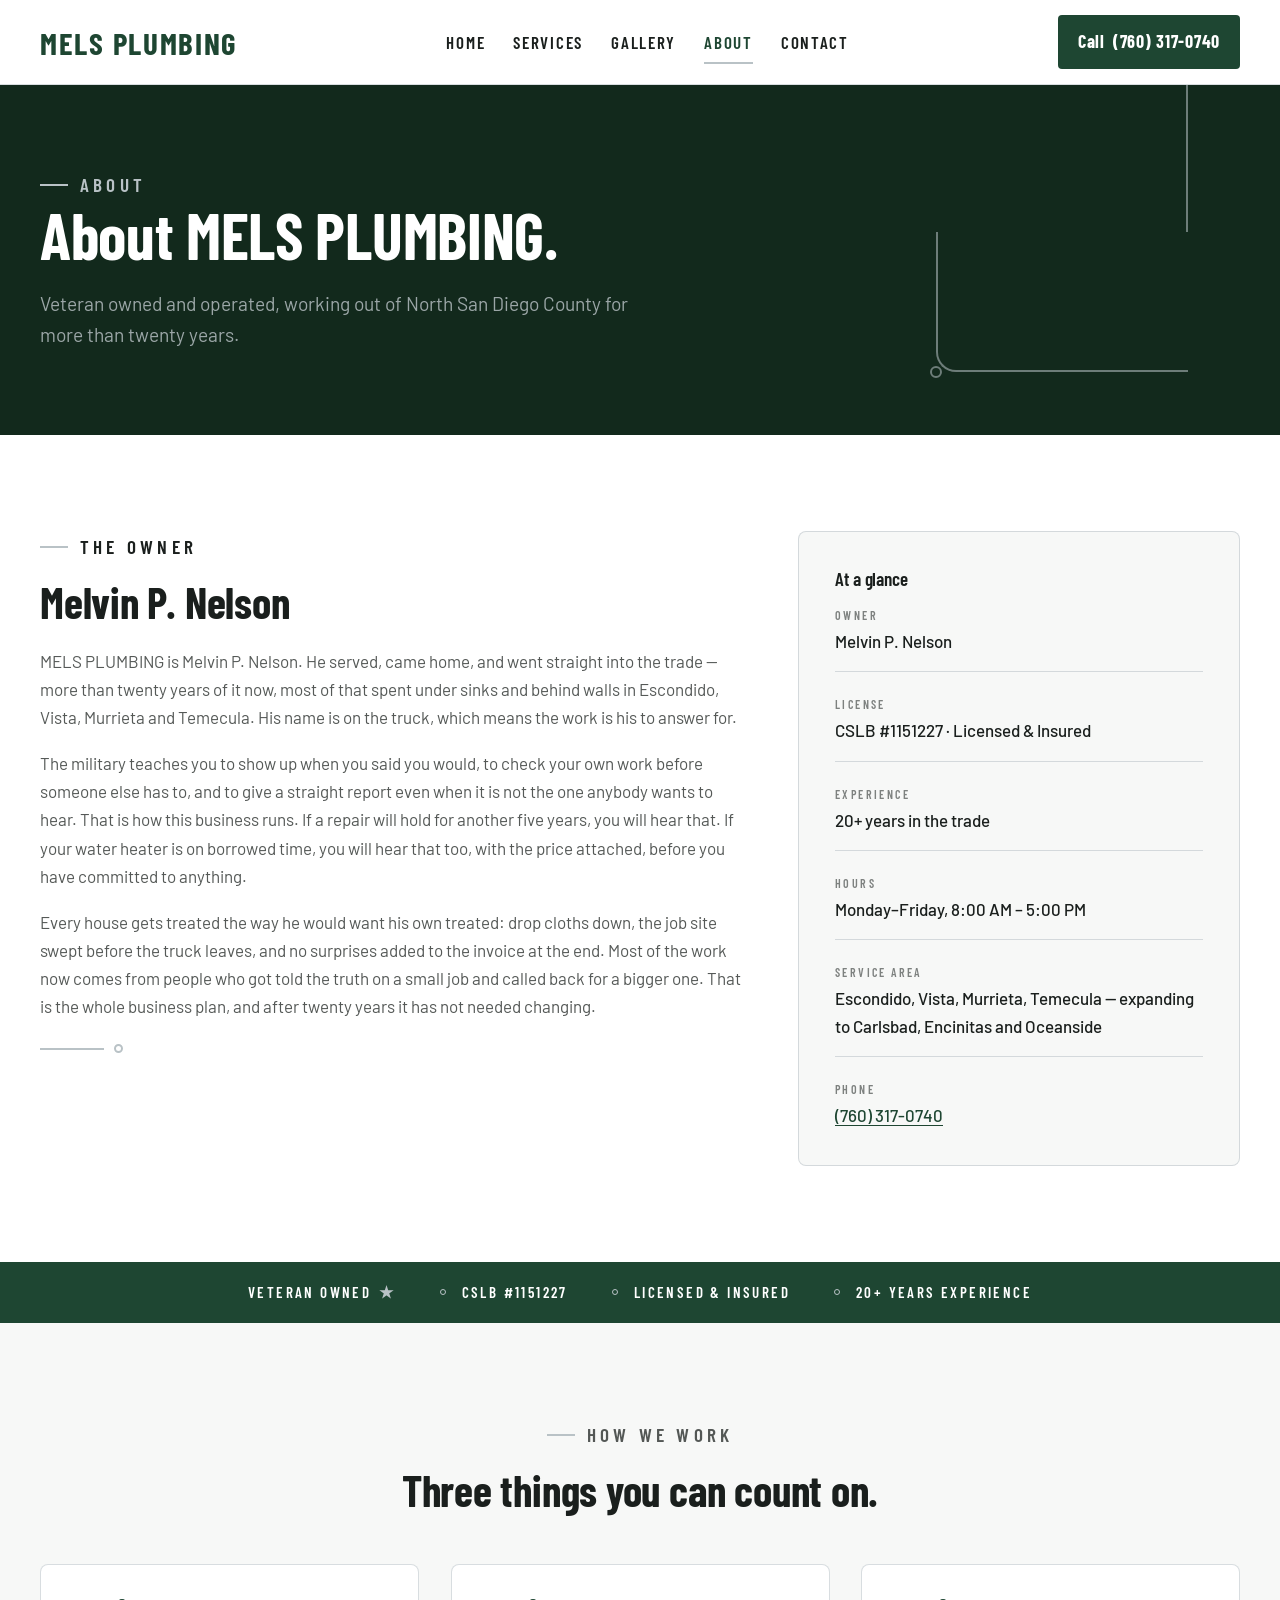
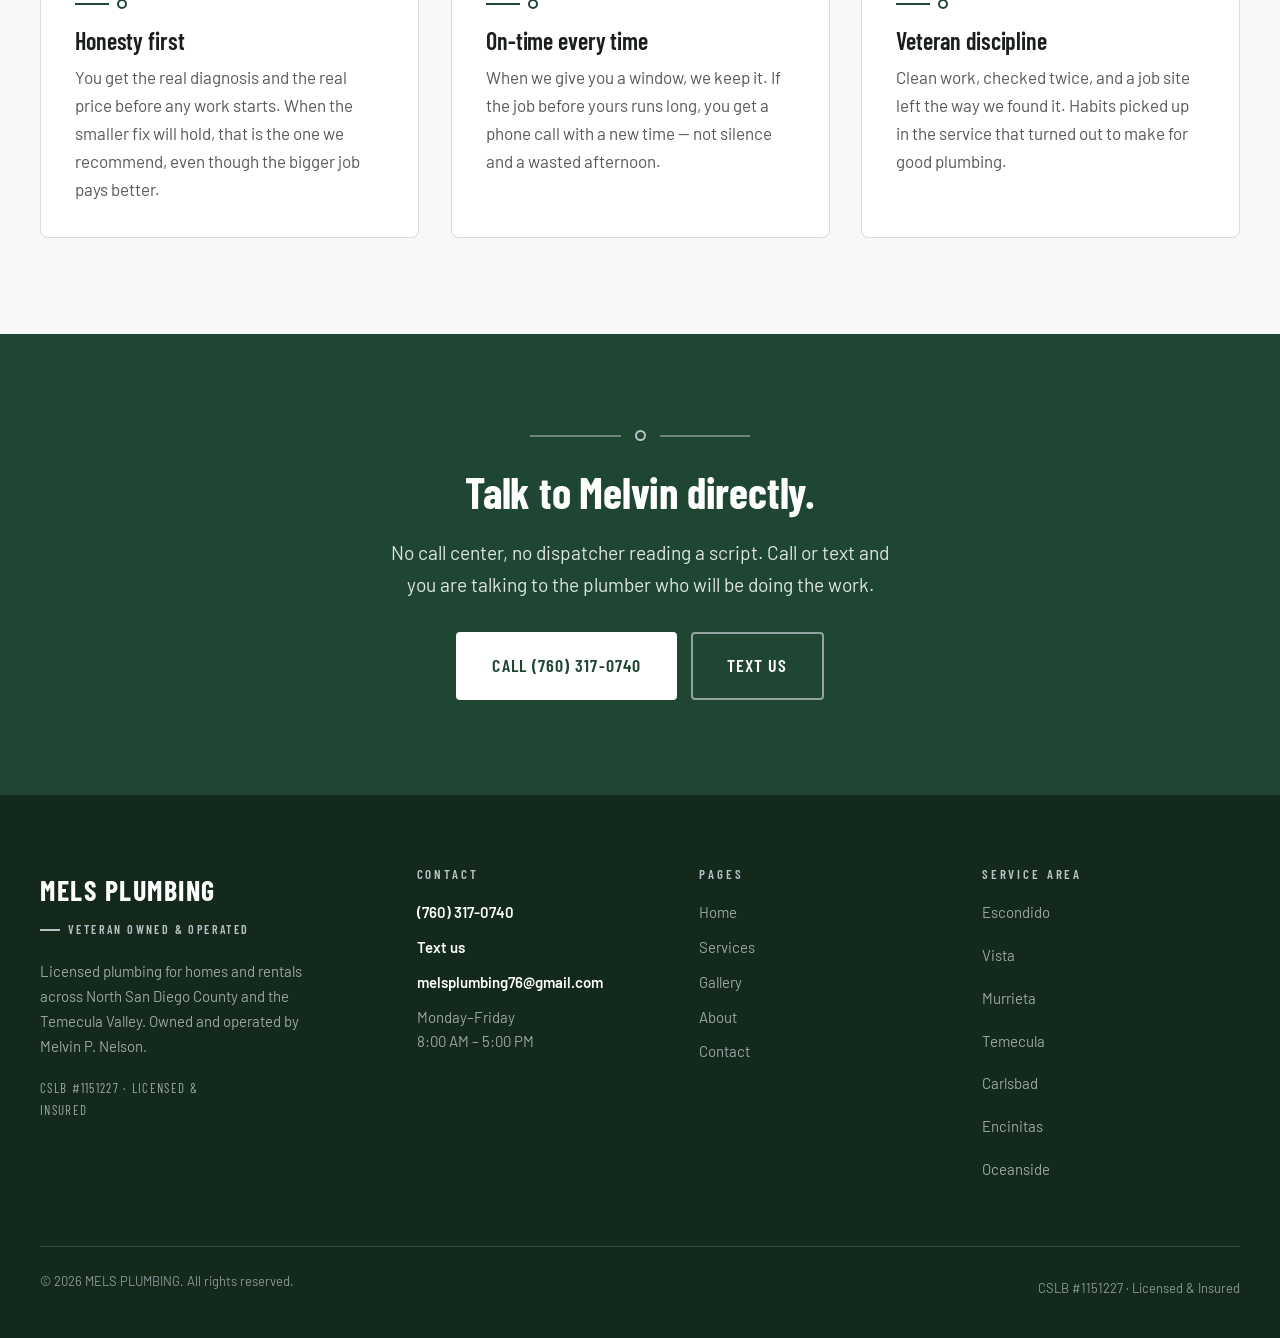
==== commit 901aaffa: "Drop the "Veteran Owned" tag from the header wordmark Remove the small tagline under the MELS PLUMBI" ====
--- a/about.html
+++ b/about.html
@@ -23,7 +23,6 @@
   <div class="container header-inner">
     <a class="wordmark" href="index.html">
       <span class="wordmark__name">MELS PLUMBING</span>
-      <span class="wordmark__tag">Veteran Owned</span>
     </a>
 
     <button class="nav-toggle" type="button" aria-expanded="false" aria-controls="primary-nav" aria-label="Open menu">
--- a/css/styles.css
+++ b/css/styles.css
@@ -411,24 +411,6 @@
   letter-spacing: 0.055em;
   color: var(--green);
   text-transform: uppercase;
-}
-.wordmark__tag {
-  display: flex;
-  align-items: center;
-  gap: 0.5rem;
-  margin-top: 0.3125rem;
-  font-family: var(--font-display);
-  font-weight: 600;
-  font-size: 0.6875rem;
-  letter-spacing: 0.24em;
-  text-transform: uppercase;
-  color: var(--ink-faint);
-}
-.wordmark__tag::before {
-  content: "";
-  width: 18px;
-  height: 2px;
-  background: var(--silver);
 }
 .wordmark:hover .wordmark__name { color: var(--green-soft); }
 
@@ -1391,7 +1373,6 @@
   /* Wordmark + hamburger + call button have to share 375px */
   .header-inner { gap: 0.5rem; }
   .wordmark__name { font-size: 1.3125rem; }
-  .wordmark__tag { font-size: 0.625rem; letter-spacing: 0.18em; }
   .nav-toggle { width: 42px; height: 42px; }
   .header-phone { font-size: 0.9375rem; padding: 0.5rem 0.8125rem; }
   .header-phone__label { display: none; }
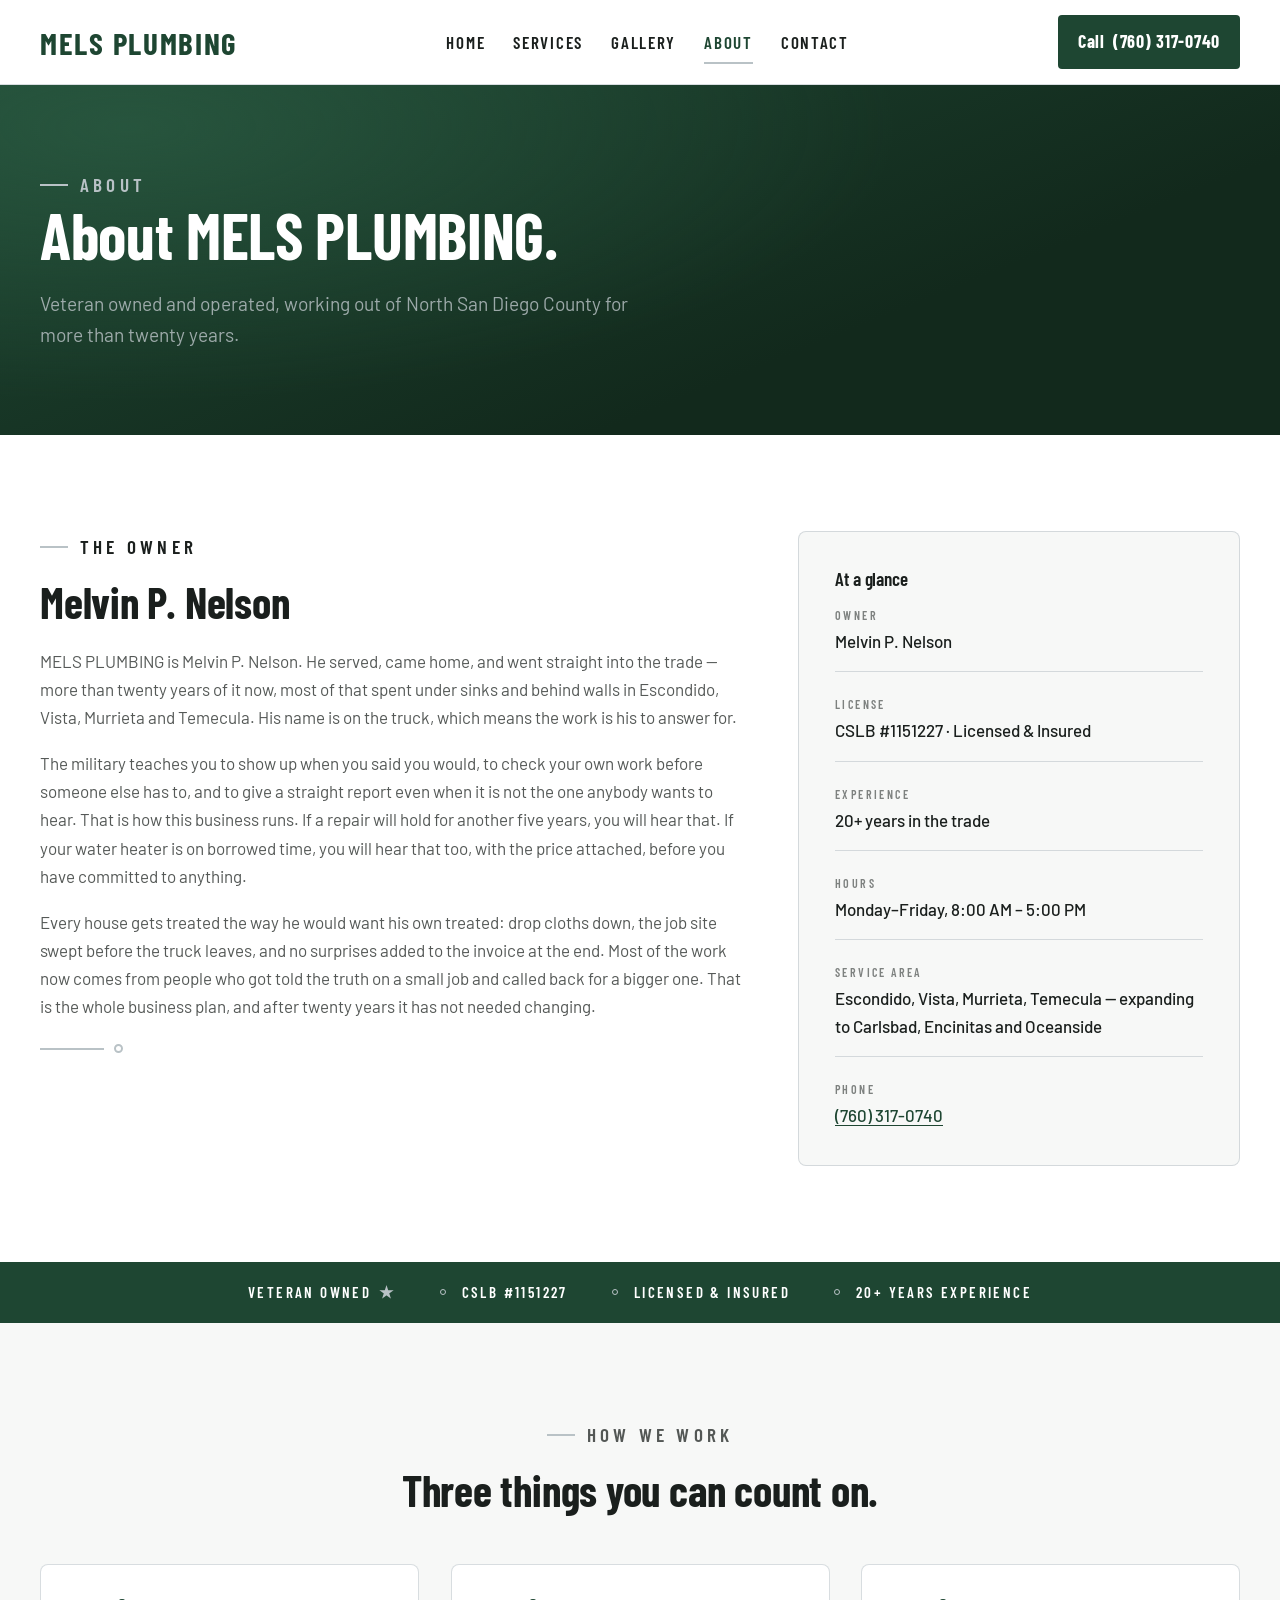
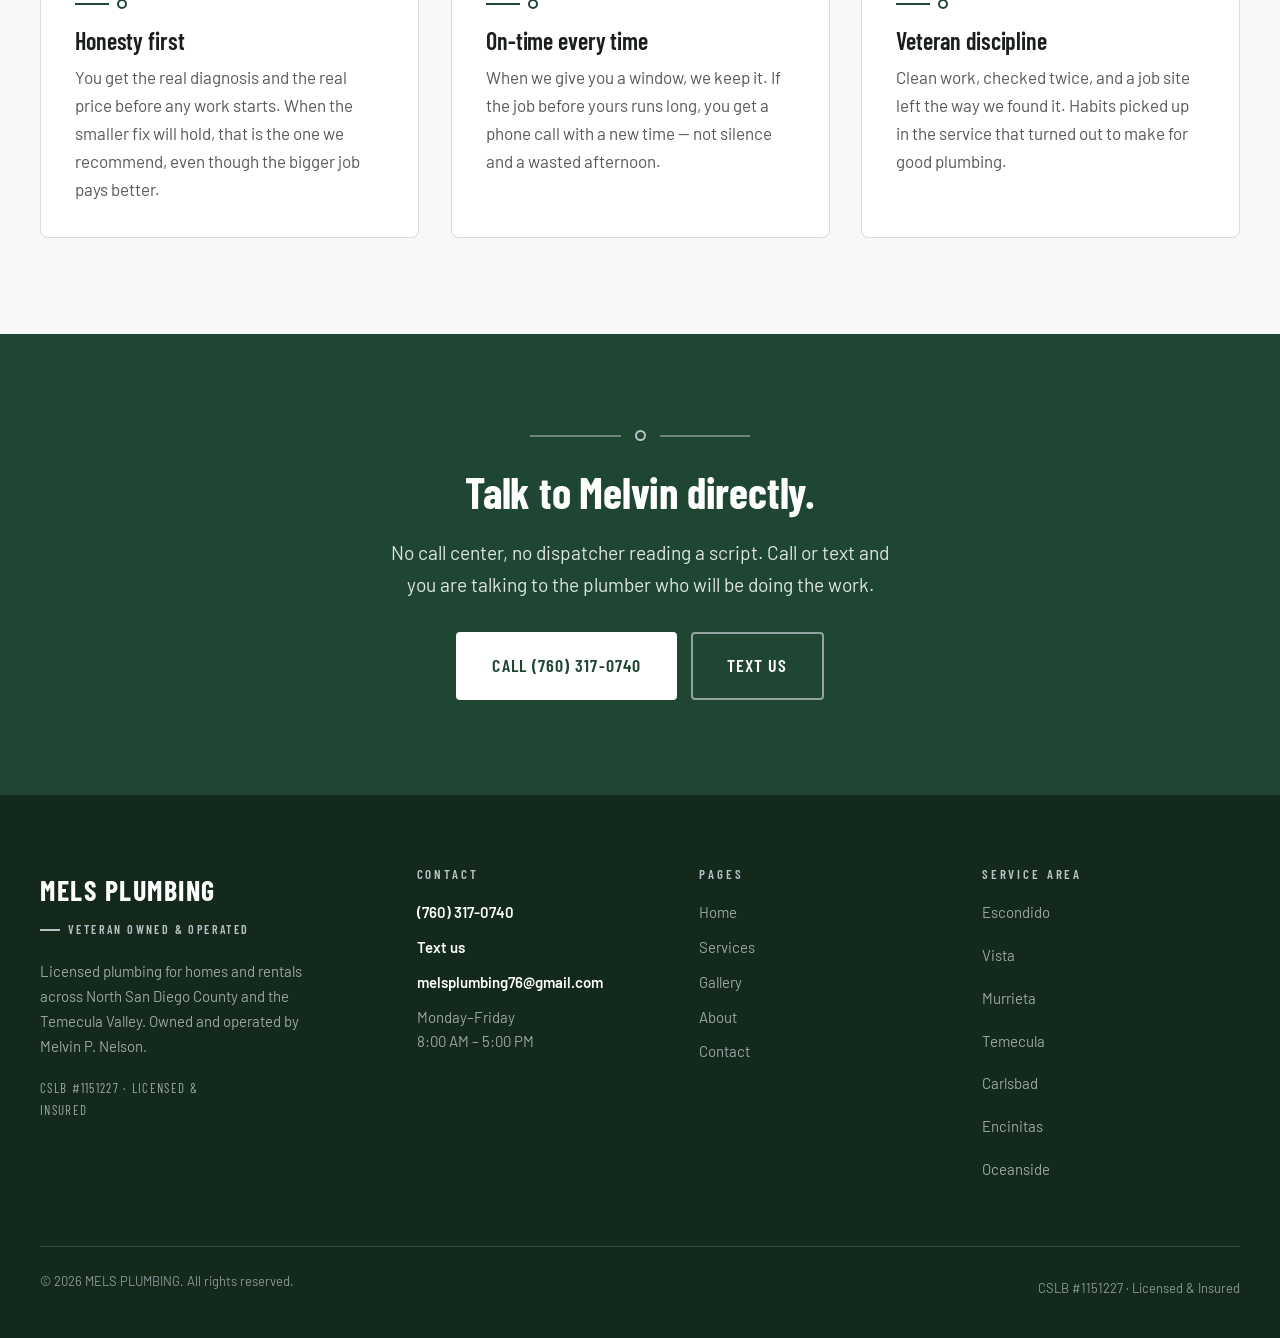
==== commit 246b3629: "Make every hero solid green, drop the pipe motif from them Per client request the heroes are now pla" ====
--- a/about.html
+++ b/about.html
@@ -48,7 +48,6 @@
 <main id="main">
 
   <section class="page-hero">
-    <div class="page-hero__pipe" aria-hidden="true"><i class="a"></i><i class="b"></i><i class="c"></i></div>
     <div class="container">
       <div class="page-hero__inner">
         <p class="eyebrow">About</p>
--- a/css/styles.css
+++ b/css/styles.css
@@ -280,20 +280,6 @@
   background: var(--silver);
 }
 
-/* Vertical pipe drop used in heroes */
-.pipe-drop {
-  display: flex;
-  flex-direction: column;
-  align-items: center;
-  gap: 0;
-}
-.pipe-drop span { width: 2px; height: clamp(40px, 7vw, 76px); background: var(--silver); }
-.pipe-drop i {
-  width: 11px; height: 11px;
-  border: 2px solid var(--silver);
-  border-radius: 50%;
-}
-
 /* --------------------------------------------------------------------------
    5. Buttons
    -------------------------------------------------------------------------- */
@@ -506,28 +492,15 @@
 /* --------------------------------------------------------------------------
    7. Hero (home)
    -------------------------------------------------------------------------- */
+/* Solid green — no photo. Depth comes from a soft green-soft glow behind the
+   headline over a diagonal green to green-deep fall-off. */
 .hero {
   position: relative;
-  background: var(--green-deep);
+  background:
+    radial-gradient(105% 90% at 12% 18%, rgba(46, 97, 71, 0.75) 0%, rgba(46, 97, 71, 0) 58%),
+    linear-gradient(158deg, var(--green) 0%, var(--green-deep) 62%, var(--green-deep) 100%);
   color: var(--white);
   overflow: hidden;
-}
-.hero__media {
-  position: absolute;
-  inset: 0;
-  background: var(--silver);
-}
-.hero__media img {
-  width: 100%;
-  height: 100%;
-  object-fit: cover;
-}
-.hero__scrim {
-  position: absolute;
-  inset: 0;
-  background:
-    linear-gradient(105deg, rgba(18, 41, 28, 0.94) 0%, rgba(18, 41, 28, 0.82) 42%, rgba(18, 41, 28, 0.45) 78%, rgba(18, 41, 28, 0.34) 100%),
-    linear-gradient(to top, rgba(18, 41, 28, 0.7) 0%, rgba(18, 41, 28, 0) 45%);
 }
 .hero__inner {
   position: relative;
@@ -542,19 +515,13 @@
   margin-bottom: 2rem;
 }
 .hero .eyebrow { color: var(--silver); }
-.hero__pipe {
-  position: absolute;
-  left: var(--gutter);
-  bottom: 0;
-  z-index: 1;
-}
-.hero__pipe span { background: rgba(185, 194, 198, 0.65); }
-.hero__pipe i { border-color: rgba(185, 194, 198, 0.65); }
-
-/* Slim page hero (interior pages) */
+
+/* Slim page hero (interior pages) — same solid-green treatment, shallower */
 .page-hero {
   position: relative;
-  background: var(--green-deep);
+  background:
+    radial-gradient(100% 130% at 10% 12%, rgba(46, 97, 71, 0.6) 0%, rgba(46, 97, 71, 0) 60%),
+    linear-gradient(158deg, var(--green) 0%, var(--green-deep) 68%);
   color: var(--white);
   overflow: hidden;
 }
@@ -571,41 +538,6 @@
   margin: 0;
 }
 .page-hero .eyebrow { color: var(--silver); }
-/* Pipe routing: enters top-right, elbows down and left across the hero */
-.page-hero__pipe {
-  position: absolute;
-  top: 0;
-  right: 0;
-  width: min(46%, 420px);
-  height: 100%;
-  pointer-events: none;
-  opacity: 0.55;
-}
-.page-hero__pipe i { position: absolute; display: block; }
-.page-hero__pipe .a {
-  top: 0;
-  right: 22%;
-  width: 2px;
-  height: 42%;
-  background: var(--silver);
-}
-.page-hero__pipe .b {
-  top: 42%;
-  right: 22%;
-  width: 60%;
-  height: 40%;
-  border-left: 2px solid var(--silver);
-  border-bottom: 2px solid var(--silver);
-  border-bottom-left-radius: 20px;
-}
-.page-hero__pipe .c {
-  top: calc(82% - 6px);
-  right: calc(82% - 6px);
-  width: 12px;
-  height: 12px;
-  border: 2px solid var(--silver);
-  border-radius: 50%;
-}
 
 /* --------------------------------------------------------------------------
    8. Trust strip
@@ -1363,8 +1295,6 @@
 @media (max-width: 768px) {
   :root { --sticky-bar-h: 68px; }
   .sticky-bar { display: flex; }
-  /* Not enough room to route beside the copy at this width */
-  .page-hero__pipe { display: none; }
   .hero__inner { padding-block: clamp(3.5rem, 14vw, 5rem); }
   .footer-bottom { padding-bottom: 2rem; }
 }
